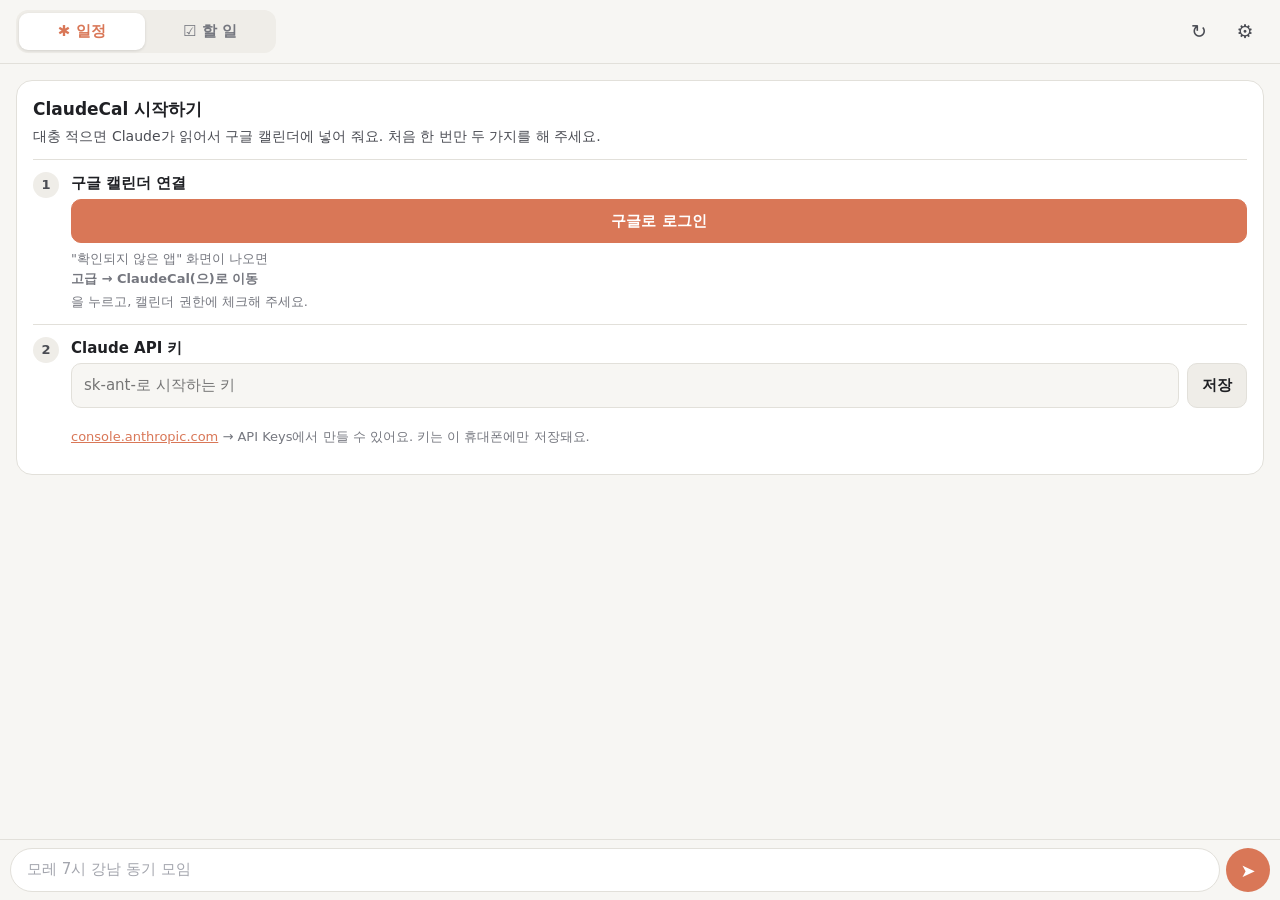
==== app/index.html @ 73604e2c "휴대폰 앱: 일정 삭제도 '삭제할까요?' 확인, 할 일 제목 고치기 Co-Authored-By: Claude Opus 5.5 <noreply@anthropic.com>" ====
<!doctype html>
<html lang="ko">
<head>
<meta charset="utf-8">
<meta name="viewport" content="width=device-width, initial-scale=1, viewport-fit=cover, interactive-widget=resizes-content">
<title>ClaudeCal</title>
<meta name="description" content="대충 적으면 구글 캘린더 일정이 되는 앱">
<meta name="theme-color" content="#f7f6f3" media="(prefers-color-scheme: light)">
<meta name="theme-color" content="#1b1c21" media="(prefers-color-scheme: dark)">
<link rel="manifest" href="manifest.webmanifest">
<link rel="icon" href="icon-192.png">
<link rel="apple-touch-icon" href="apple-touch-icon.png">
<meta name="apple-mobile-web-app-capable" content="yes">
<meta name="apple-mobile-web-app-title" content="ClaudeCal">
<style>
:root {
  --bg: #f7f6f3; --bg2: #ffffff; --bg3: #efede8; --line: #e2e0da; --fg: #1f2024; --fg2: #4a4c53; --dim: #75777f; --dim2: #a3a5ad;
  --accent: #d97757; --accent-soft: #fbeee8; --rep: #3f9e8f; --allday: #c08a1e; --ok: #2f8f5b; --err: #c9483b; --warn: #b7791f;
  --sun: #d0533f; --sat: #3c74c4; --shadow: 0 8px 30px rgba(0,0,0,.12);
}
@media (prefers-color-scheme: dark) {
  :root {
    --bg: #1b1c21; --bg2: #24262c; --bg3: #2d2f36; --line: #34363e; --fg: #ecedf0; --fg2: #c3c5cc; --dim: #9a9ca5; --dim2: #6e7079;
    --accent: #e08a6c; --accent-soft: #3a2a25; --rep: #5cc2b1; --allday: #e0b25a; --ok: #63c38d; --err: #f08174; --warn: #e5b45a;
    --sun: #e88b8b; --sat: #8bb4e8; --shadow: 0 8px 30px rgba(0,0,0,.45);
  }
}
* { box-sizing: border-box; -webkit-tap-highlight-color: transparent; }
html, body { margin: 0; height: 100%; }
body {
  background: var(--bg); color: var(--fg); display: flex; flex-direction: column; height: 100dvh; overflow: hidden;
  font: 15px/1.5 "Pretendard", "Apple SD Gothic Neo", "Noto Sans KR", "Malgun Gothic", system-ui, sans-serif; word-break: keep-all;
}
button, input, textarea { font: inherit; color: inherit; }
button { cursor: pointer; }
[hidden] { display: none !important; }

header {
  display: flex; align-items: center; gap: 8px; padding: calc(env(safe-area-inset-top) + 10px) 16px 10px;
  border-bottom: 1px solid var(--line); background: var(--bg); flex: none;
}
.tabs { flex: 1; display: flex; gap: 3px; padding: 3px; background: var(--bg3); border-radius: 12px; max-width: 260px; }
.tabs button { flex: 1; border: 0; background: transparent; color: var(--dim); font-weight: 600; padding: 7px 0; border-radius: 9px; }
.tabs button.on { background: var(--bg2); color: var(--accent); box-shadow: 0 1px 3px rgba(0,0,0,.12); }
header .icon:first-of-type { margin-left: auto; }
.icon { width: 38px; height: 38px; border: 0; border-radius: 10px; background: transparent; color: var(--fg2); font-size: 19px; display: grid; place-items: center; }
.icon:active { background: var(--bg3); }
#reload.spin { animation: spin 0.8s linear infinite; }
@keyframes spin { to { transform: rotate(360deg); } }

main { flex: 1; overflow-y: auto; padding: 4px 12px 16px; overscroll-behavior: contain; }

/* 처음 설정 */
.card { background: var(--bg2); border: 1px solid var(--line); border-radius: 16px; padding: 16px; margin: 12px 4px; }
.card h2 { font-size: 17px; margin: 0 0 4px; }
.card p { margin: 0 0 12px; color: var(--fg2); font-size: 14px; }
.step { display: flex; gap: 12px; padding: 12px 0; border-top: 1px solid var(--line); }
.step .n { flex: none; width: 26px; height: 26px; border-radius: 50%; background: var(--bg3); color: var(--fg2); display: grid; place-items: center; font-weight: 700; font-size: 13px; }
.step.ok .n { background: var(--ok); color: #fff; }
.step.ok .n::after { content: "✓"; }
.step.ok .n span { display: none; }
.step .b { flex: 1; min-width: 0; }
.step b { display: block; margin-bottom: 4px; }
.step .done { color: var(--ok); font-size: 13px; overflow-wrap: anywhere; }
.row { display: flex; gap: 8px; }
.in { width: 100%; border: 1px solid var(--line); background: var(--bg); border-radius: 10px; padding: 10px 12px; outline: none; min-width: 0; }
.in:focus { border-color: var(--accent); }
.btn { border: 1px solid var(--line); background: var(--bg3); border-radius: 10px; padding: 10px 14px; font-weight: 600; white-space: nowrap; }
.btn.primary { background: var(--accent); border-color: var(--accent); color: #fff; }
.btn.danger { color: var(--err); }
.btn.danger.armed { background: var(--err); border-color: var(--err); color: #fff; }
.btn.wide { width: 100%; }
.msg { font-size: 13px; color: var(--dim); margin-top: 6px; min-height: 1em; }
.hint { font-size: 13px; color: var(--dim); }
.hint a, .link { color: var(--accent); }
.link { border: 0; background: none; padding: 0; font-weight: 600; }
.banner { display: flex; align-items: center; gap: 10px; margin: 10px 4px 0; padding: 10px 12px; border-radius: 12px; background: var(--accent-soft); font-size: 14px; }
.banner span { flex: 1; }

/* 목록 */
.dayh { position: sticky; top: -4px; z-index: 1; background: var(--bg); padding: 14px 6px 6px; font-weight: 700; font-size: 14px; color: var(--fg2); }
.dayh.today { color: var(--accent); }
.dayh.sun { color: var(--sun); } .dayh.sat { color: var(--sat); } .dayh.today { color: var(--accent); }
.dayh .rel { font-weight: 600; font-size: 12px; margin-left: 4px; color: var(--accent); }
.noev { padding: 2px 8px 6px 46px; color: var(--dim2); font-size: 13px; }
.ev { display: flex; align-items: stretch; gap: 10px; padding: 9px 8px; border-radius: 12px; cursor: pointer; }
.ev:active { background: var(--bg3); }
.ev .bar { width: 3px; border-radius: 3px; background: var(--accent); flex: none; }
.ev.rep .bar { background: var(--rep); } .ev.allday .bar { background: var(--allday); }
.ev .tm { width: 46px; flex: none; color: var(--fg2); font-variant-numeric: tabular-nums; font-size: 13.5px; }
.ev .tm small { display: block; color: var(--dim2); font-size: 12px; }
.ev.allday .tm { color: var(--allday); }
.ev .bd { flex: 1; min-width: 0; }
.ev .tt { overflow: hidden; text-overflow: ellipsis; white-space: nowrap; font-weight: 500; }
.ev .mt { color: var(--dim); font-size: 12.5px; overflow: hidden; text-overflow: ellipsis; white-space: nowrap; }
.ev.past, .ev.done { opacity: .5; }   /* 완료한 일정은 시간이 안 지났어도 지난 일정처럼 어둡게 */
/* 완료 체크칸: 누르면 취소선 + 흐리게 */
.ck { flex: none; align-self: center; width: 24px; height: 24px; padding: 0; border: 2px solid var(--dim2); border-radius: 7px; background: transparent;
      display: grid; place-items: center; color: transparent; font-size: 14px; font-weight: 800; line-height: 1; margin: -6px -2px -6px 0; box-sizing: content-box; background-clip: content-box; }
.ck::after { content: "✓"; }
.done .ck { background: var(--accent); border-color: var(--accent); color: #fff; }
.ev.done .tt { text-decoration: line-through; }
.ev.done .bar, .ev.done .tm, .ev.done .bd { opacity: .4; }
/* 기약 없는 할 일: 체크 = 완료, 줄 누르기 = 진행 중 */
.tk { display: flex; align-items: center; gap: 12px; padding: 11px 8px 11px 7px; margin: 2px 0; border-radius: 12px; border-left: 3px solid transparent; cursor: pointer; }
.tk:active { background: var(--bg3); }
.tk-b { flex: 1; min-width: 0; }
.tk-t { overflow-wrap: anywhere; font-weight: 500; }
.tk-n { font-size: 13px; color: var(--dim); white-space: nowrap; overflow: hidden; text-overflow: ellipsis; margin-top: 1px; }
.tk-m { border: 0; background: none; font-size: 15px; width: 32px; height: 32px; margin: -6px -8px -6px 0; flex: none; opacity: .35; filter: grayscale(1); }
.tk-m.has { opacity: .9; filter: none; }
.mm-title { font-size: 17px; font-weight: 700; }
.memo-in { min-height: 38dvh; resize: none; line-height: 1.55; margin-top: 6px; }
.tk.doing { background: var(--accent-soft); border-left-color: var(--accent); }
.tk.doing .tk-t { font-weight: 700; }
.tk-badge { display: inline-block; margin-left: 8px; font-size: 12px; font-weight: 600; color: var(--accent); white-space: nowrap; }
.tk.done .tk-t { text-decoration: line-through; color: var(--dim); font-weight: 400; }
.tk-x { border: 0; background: none; color: var(--dim2); font-size: 15px; width: 32px; height: 32px; margin: -6px -4px -6px 0; flex: none; }
.tk-sec { display: flex; align-items: center; gap: 8px; }
.tk-sec .link { margin-left: auto; font-size: 13px; }
.qhead { display: flex; align-items: center; gap: 12px; padding: 12px 6px 0; }
.empty { padding: 28px 8px; color: var(--dim); text-align: center; }
.empty p { margin: 0 0 14px; }
.ex { display: block; width: 100%; margin: 8px 0; padding: 11px 14px; border: 1px dashed var(--line); border-radius: 12px; background: transparent; color: var(--fg2); text-align: left; }

/* 아래쪽 입력 */
.dock { flex: none; border-top: 1px solid var(--line); background: var(--bg); padding: 8px 10px calc(env(safe-area-inset-bottom) + 8px); }
.status { display: flex; align-items: center; gap: 10px; padding: 2px 6px 8px; font-size: 13.5px; color: var(--dim); }
.status span { flex: 1; overflow-wrap: anywhere; }
.status.ok { color: var(--ok); } .status.err { color: var(--err); } .status.warn { color: var(--warn); } .status.busy { color: var(--accent); }
.confirm { background: var(--bg2); border: 1px solid var(--accent); border-radius: 14px; padding: 12px 14px; margin-bottom: 8px; }
.confirm p { margin: 0 0 6px; font-weight: 600; }
.confirm ul { margin: 0 0 10px; padding-left: 18px; font-size: 14px; color: var(--fg2); }
.confirm .row { justify-content: flex-end; }
.bar-in { display: flex; align-items: flex-end; gap: 6px; }
#q { flex: 1; resize: none; border: 1px solid var(--line); border-radius: 22px; background: var(--bg2); padding: 10px 16px; max-height: 120px; outline: none; line-height: 1.4; min-height: 44px; }
#q:focus { border-color: var(--accent); }
#q::placeholder { color: var(--dim2); }
.round { width: 44px; height: 44px; border-radius: 50%; border: 0; flex: none; display: grid; place-items: center; font-size: 19px; }
#paste { background: var(--bg3); color: var(--fg2); }
#send { background: var(--accent); color: #fff; font-size: 18px; }
#send.busy { animation: pulse 1s ease-in-out infinite; }
@keyframes pulse { 50% { opacity: .45; } }

/* 아래에서 올라오는 창 */
.sheet { position: fixed; inset: 0; background: rgba(0,0,0,.35); display: flex; align-items: flex-end; z-index: 10; }
.sheet .pane { width: 100%; max-height: 88dvh; overflow-y: auto; background: var(--bg2); border-radius: 20px 20px 0 0; box-shadow: var(--shadow);
               padding: 18px 18px calc(env(safe-area-inset-bottom) + 18px); }
.pane-h { display: flex; align-items: flex-start; gap: 10px; margin-bottom: 6px; }
.pane-h h3 { flex: 1; margin: 0; font-size: 19px; overflow-wrap: anywhere; }
.pane .sub { color: var(--fg2); margin: 2px 0; overflow-wrap: anywhere; }
.pane .note { white-space: pre-wrap; color: var(--fg2); background: var(--bg); border-radius: 10px; padding: 10px 12px; margin-top: 10px; font-size: 14px; }
.pane .note:empty { display: none; }
.btns { display: flex; flex-wrap: wrap; gap: 8px; margin-top: 16px; }
.btns .btn { flex: 1; }
.scope { margin-top: 12px; padding: 12px; border-radius: 12px; background: var(--bg); }
.scope p { margin: 0 0 8px; font-size: 14px; }
.sec { padding: 14px 0; border-top: 1px solid var(--line); }
.sec:first-of-type { border-top: 0; }
.sec h4 { margin: 0 0 8px; font-size: 14px; color: var(--fg2); }
.models { display: grid; grid-template-columns: repeat(3, 1fr); gap: 6px; }
.models button { border: 1px solid var(--line); background: var(--bg); border-radius: 10px; padding: 8px 4px; text-align: center; color: var(--fg2); font-size: 13px; }
.models button b { display: block; font-size: 14px; color: var(--fg); }
.models button.on { border-color: var(--accent); background: var(--accent-soft); }
</style>
</head>
<body>
<header>
  <div class="tabs" id="tabs" role="tablist">
    <button data-tab="cal" role="tab">✱ 일정</button>
    <button data-tab="tasks" role="tab">☑ 할 일</button>
  </div>
  <button class="icon" id="reload" title="새로고침" aria-label="새로고침">↻</button>
  <button class="icon" id="gear" title="설정" aria-label="설정">⚙</button>
</header>

<main>
  <div class="banner" id="relogin" role="button" hidden><span>구글 로그인이 풀렸어요.</span><b class="link">다시 연결</b></div>

  <div class="card" id="setup" hidden>
    <h2>ClaudeCal 시작하기</h2>
    <p>대충 적으면 Claude가 읽어서 구글 캘린더에 넣어 줘요. 처음 한 번만 두 가지를 해 주세요.</p>
    <div class="step" id="stepG">
      <div class="n"><span>1</span></div>
      <div class="b"><b>구글 캘린더 연결</b>
        <button class="btn primary wide" id="gBtn">구글로 로그인</button>
        <div class="done" id="gDone"></div>
        <div class="hint" style="margin-top:6px">"확인되지 않은 앱" 화면이 나오면 <b>고급 → ClaudeCal(으)로 이동</b>을 누르고, 캘린더 권한에 체크해 주세요.</div>
      </div>
    </div>
    <div class="step" id="stepK">
      <div class="n"><span>2</span></div>
      <div class="b"><b>Claude API 키</b>
        <div id="kForm">
          <div class="row"><input class="in" id="kInput" type="password" autocomplete="off" placeholder="sk-ant-로 시작하는 키"><button class="btn" id="kSave">저장</button></div>
          <div class="msg" id="kMsg"></div>
          <div class="hint"><a href="https://console.anthropic.com/settings/keys" target="_blank" rel="noopener">console.anthropic.com</a> → API Keys에서 만들 수 있어요. 키는 이 휴대폰에만 저장돼요.</div>
        </div>
        <div class="done" id="kDone"></div>
      </div>
    </div>
    <div class="step" id="installHint" hidden>
      <div class="n"><span>+</span></div>
      <div class="b"><b>홈 화면에 추가</b>
        <button class="btn wide" id="installBtn">홈 화면에 추가하기</button>
        <div class="hint" style="margin-top:6px">추가하면 앱처럼 열리고, 안드로이드에선 카톡 메시지 <b>공유 → ClaudeCal</b>로 바로 등록돼요. 아이폰은 Safari <b>공유 → 홈 화면에 추가</b>.</div>
      </div>
    </div>
  </div>

  <div id="list"></div>
</main>

<div class="dock">
  <div class="confirm" id="confirm" hidden>
    <p id="cfText"></p>
    <ul id="cfList"></ul>
    <div class="row"><button class="btn" id="cfNo">취소</button><button class="btn primary" id="cfYes">그렇게 해 줘</button></div>
  </div>
  <div class="status" id="status" hidden><span id="stText"></span></div>
  <div class="bar-in">
    <textarea id="q" rows="1" enterkeyhint="send" placeholder="모레 7시 강남 동기 모임" aria-label="일정 입력"></textarea>
    <button class="round" id="send" title="보내기" aria-label="보내기">➤</button>
  </div>
</div>

<!-- 일정 상세 -->
<div class="sheet" id="sheet" hidden>
  <div class="pane">
    <div class="pane-h"><h3 id="shTitle"></h3><button class="icon" data-close="sheet" aria-label="닫기">✕</button></div>
    <div class="sub" id="shWhen"></div>
    <div class="sub" id="shRule"></div>
    <div class="sub" id="shLoc"></div>
    <div class="note" id="shNote"></div>
    <div class="btns">
      <button class="btn primary" id="shDone">완료</button>
      <button class="btn danger" id="shDel">삭제</button>
    </div>
    <div class="scope" id="shScope" hidden></div>
    <div class="btns"><a class="btn wide" id="shOpen" target="_blank" rel="noopener" style="text-align:center;text-decoration:none">구글 캘린더에서 열기 · 고치기</a></div>
  </div>
</div>

<!-- 할 일 메모 (구글 할 일 메모와 연동) -->
<div class="sheet" id="memo" hidden>
  <div class="pane">
    <input class="in mm-title" id="mmTitle" placeholder="할 일" autocomplete="off">
    <textarea class="in memo-in" id="mmText" placeholder="메모 — 구글 할 일 메모와 연동돼요"></textarea>
    <div class="btns"><button class="btn primary" id="mmDone">완료 (저장)</button></div>
  </div>
</div>

<!-- 설정 -->
<div class="sheet" id="settings" hidden>
  <div class="pane">
    <div class="pane-h"><h3>설정</h3><button class="icon" data-close="settings" aria-label="닫기">✕</button></div>
    <div class="sec">
      <h4>구글 캘린더</h4>
      <div class="sub" id="sAcct" style="margin-bottom:10px"></div>
      <div class="row"><button class="btn" id="sConnect">구글 캘린더 연결</button><button class="btn danger" id="sDisconnect">연결 끊기</button></div>
    </div>
    <div class="sec">
      <h4>Claude API 키</h4>
      <div class="row"><input class="in" id="sKey" type="password" autocomplete="off"><button class="btn" id="sSave">저장</button></div>
      <div class="msg" id="sMsg"></div>
    </div>
    <div class="sec">
      <h4>모델</h4>
      <div class="models" id="sModels">
        <button data-m="haiku"><b>Haiku</b>가장 빠름</button>
        <button data-m="sonnet"><b>Sonnet</b>기본</button>
        <button data-m="opus"><b>Opus</b>가장 똑똑함</button>
      </div>
    </div>
    <div class="sec">
      <button class="btn wide" id="sInstall" hidden>홈 화면에 추가하기</button>
      <p class="hint">PC 위젯과 같은 구글 캘린더를 써서, 여기서 넣은 일정은 PC에도 바로 보여요.
        <a href="../privacy.html" target="_blank" rel="noopener">개인정보처리방침</a></p>
    </div>
  </div>
</div>

<script type="module" src="app.js"></script>
</body>
</html>
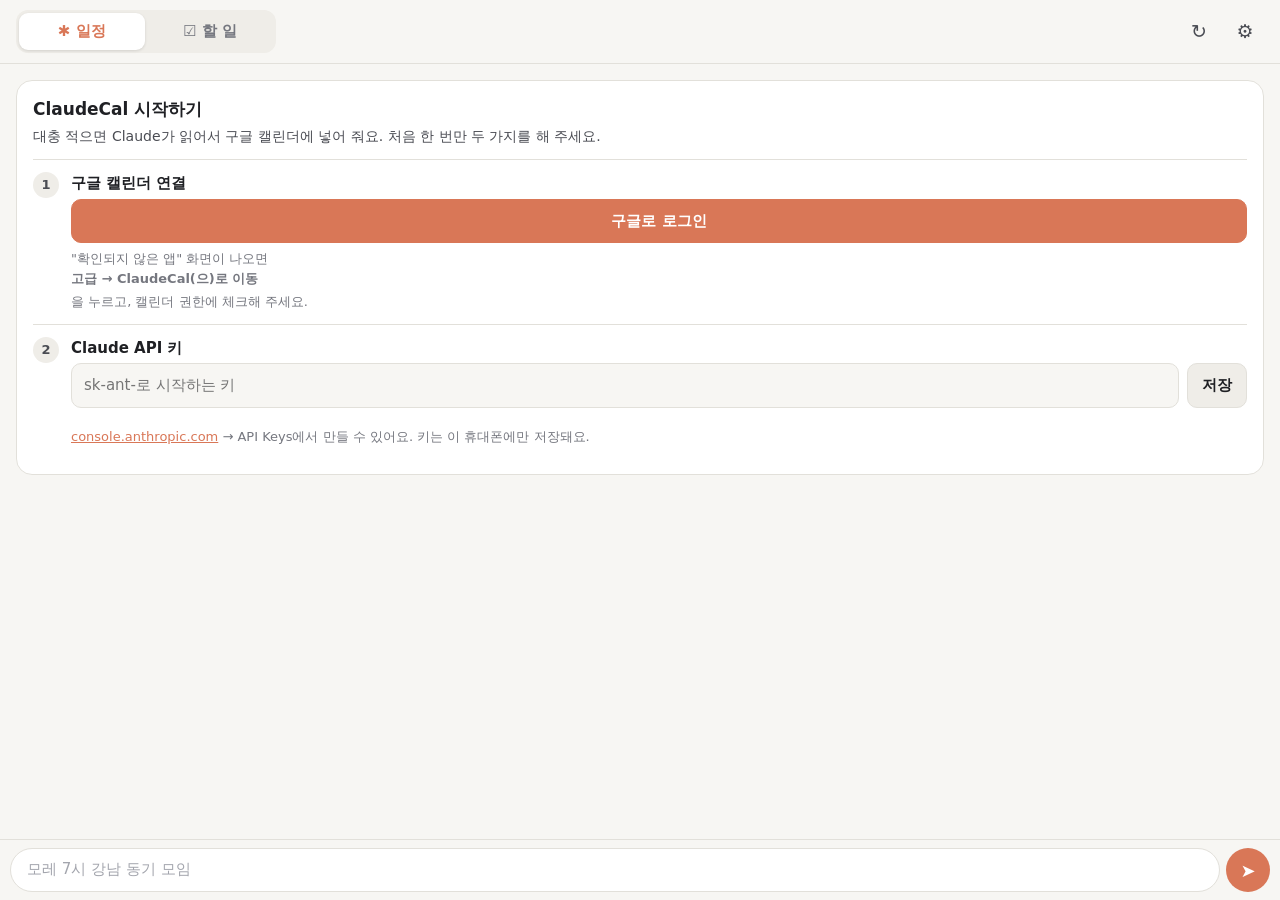
==== commit 862ac7bd: "휴대폰 앱: 켤 때 다 그린 뒤 보여 주기, 키보드가 가려도 입력칸이 보이게 - 첫 화면을 그리기 전과 구글 로그인으로 넘어갈 때는 배경만 보여서 옛 화면이 비치지 않는다 - 화면" ====
--- a/app/index.html
+++ b/app/index.html
@@ -27,11 +27,13 @@
 }
 * { box-sizing: border-box; -webkit-tap-highlight-color: transparent; }
 html, body { margin: 0; height: 100%; }
+/* 화면 = 브라우저 창 그대로 (fixed). 키보드가 화면을 줄이지 않는 브라우저는 app.js가 bottom을 띄워 입력칸이 늘 보이게 */
 body {
-  background: var(--bg); color: var(--fg); display: flex; flex-direction: column; height: 100dvh; overflow: hidden;
+  position: fixed; inset: 0; background: var(--bg); color: var(--fg); display: flex; flex-direction: column; overflow: hidden;
   font: 15px/1.5 "Pretendard", "Apple SD Gothic Neo", "Noto Sans KR", "Malgun Gothic", system-ui, sans-serif; word-break: keep-all;
 }
 button, input, textarea { font: inherit; color: inherit; }
+body.booting > * { visibility: hidden; }   /* 다 그리기 전·구글 로그인으로 넘어갈 땐 배경만 */
 button { cursor: pointer; }
 [hidden] { display: none !important; }
 
@@ -101,20 +103,16 @@
 .done .ck { background: var(--accent); border-color: var(--accent); color: #fff; }
 .ev.done .tt { text-decoration: line-through; }
 .ev.done .bar, .ev.done .tm, .ev.done .bd { opacity: .4; }
-/* 기약 없는 할 일: 체크 = 완료, 줄 누르기 = 진행 중 */
+/* 기약 없는 할 일: 체크 = 완료, 줄 누르기 = 수정(이름·메모·삭제) */
 .tk { display: flex; align-items: center; gap: 12px; padding: 11px 8px 11px 7px; margin: 2px 0; border-radius: 12px; border-left: 3px solid transparent; cursor: pointer; }
 .tk:active { background: var(--bg3); }
 .tk-b { flex: 1; min-width: 0; }
 .tk-t { overflow-wrap: anywhere; font-weight: 500; }
 .tk-n { font-size: 13px; color: var(--dim); white-space: nowrap; overflow: hidden; text-overflow: ellipsis; margin-top: 1px; }
-.tk-m { border: 0; background: none; font-size: 15px; width: 32px; height: 32px; margin: -6px -8px -6px 0; flex: none; opacity: .35; filter: grayscale(1); }
-.tk-m.has { opacity: .9; filter: none; }
 .mm-title { font-size: 17px; font-weight: 700; }
 .memo-in { min-height: 38dvh; resize: none; line-height: 1.55; margin-top: 6px; }
-.tk.doing { background: var(--accent-soft); border-left-color: var(--accent); }
-.tk.doing .tk-t { font-weight: 700; }
-.tk-badge { display: inline-block; margin-left: 8px; font-size: 12px; font-weight: 600; color: var(--accent); white-space: nowrap; }
 .tk.done .tk-t { text-decoration: line-through; color: var(--dim); font-weight: 400; }
+.ev .tk-x { align-self: center; }
 .tk-x { border: 0; background: none; color: var(--dim2); font-size: 15px; width: 32px; height: 32px; margin: -6px -4px -6px 0; flex: none; }
 .tk-sec { display: flex; align-items: center; gap: 8px; }
 .tk-sec .link { margin-left: auto; font-size: 13px; }
@@ -164,7 +162,7 @@
 .models button.on { border-color: var(--accent); background: var(--accent-soft); }
 </style>
 </head>
-<body>
+<body class="booting">
 <header>
   <div class="tabs" id="tabs" role="tablist">
     <button data-tab="cal" role="tab">✱ 일정</button>
@@ -246,7 +244,7 @@
   <div class="pane">
     <input class="in mm-title" id="mmTitle" placeholder="할 일" autocomplete="off">
     <textarea class="in memo-in" id="mmText" placeholder="메모 — 구글 할 일 메모와 연동돼요"></textarea>
-    <div class="btns"><button class="btn primary" id="mmDone">완료 (저장)</button></div>
+    <div class="btns"><button class="btn danger" id="mmDel">삭제</button><button class="btn primary" id="mmDone">완료 (저장)</button></div>
   </div>
 </div>
 
